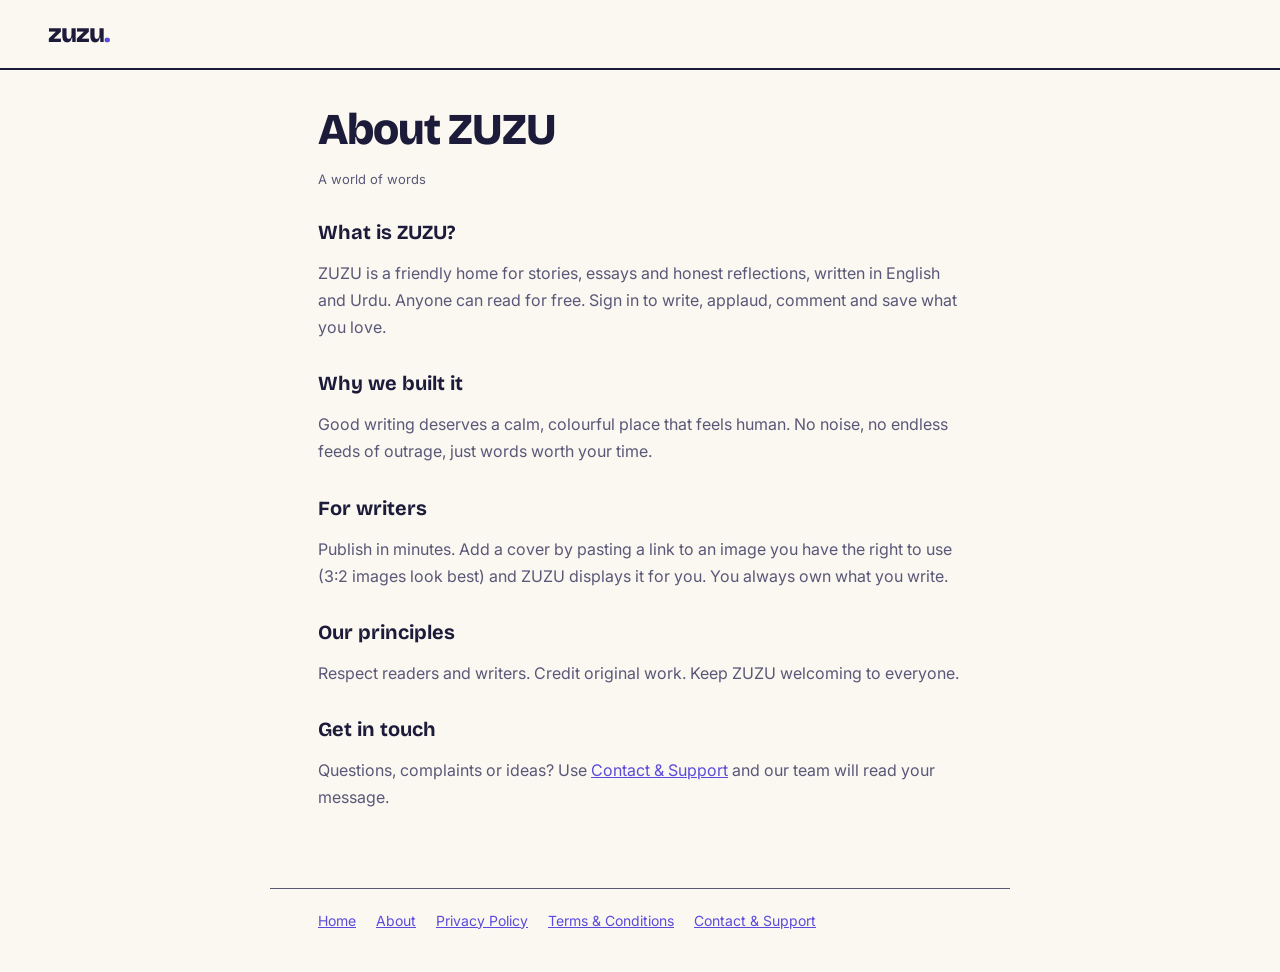
==== about.html @ cf679e16 "Add files via upload" ====
<!doctype html><html lang="en"><head><meta charset="utf-8"><meta name="viewport" content="width=device-width,initial-scale=1"><title>About ZUZU — ZUZU</title>
<link href="https://fonts.googleapis.com/css2?family=Bricolage+Grotesque:wght@700;800&family=Inter:wght@400;600&display=swap" rel="stylesheet">
<style>:root{--bg:#fbf8f1;--ink:#1d1b3a;--mut:#5a5878;--pri:#5b4bdb}@media(prefers-color-scheme:dark){:root{--bg:#12112a;--ink:#f4f2ff;--mut:#b6b3dc;--pri:#9d90ff}}
*{box-sizing:border-box}body{margin:0;background:var(--bg);color:var(--ink);font:16px/1.7 Inter,system-ui,sans-serif}
header{padding:18px clamp(20px,5vw,48px);border-bottom:2px solid var(--ink)}header a{font:800 26px 'Bricolage Grotesque',sans-serif;color:var(--ink);text-decoration:none;letter-spacing:-1px}header span{color:var(--pri)}
main{max-width:740px;margin:0 auto;padding:36px clamp(20px,5vw,48px) 60px}h1{font:800 clamp(30px,6vw,44px)/1.1 'Bricolage Grotesque',sans-serif;letter-spacing:-1px;margin:0 0 6px}h2{font:700 20px 'Bricolage Grotesque',sans-serif;margin:30px 0 4px}p,li{color:var(--mut)}.d{font-size:13px}a{color:var(--pri)}
footer{max-width:740px;margin:0 auto;padding:20px clamp(20px,5vw,48px) 40px;border-top:1px solid var(--mut);display:flex;flex-wrap:wrap;gap:8px 20px;font-size:14px}</style></head><body>
<header><a href="index.html">zuzu<span>.</span></a></header><main><h1>About ZUZU</h1><p class="d">A world of words</p><h2>What is ZUZU?</h2><p>ZUZU is a friendly home for stories, essays and honest reflections, written in English and Urdu. Anyone can read for free. Sign in to write, applaud, comment and save what you love.</p><h2>Why we built it</h2><p>Good writing deserves a calm, colourful place that feels human. No noise, no endless feeds of outrage, just words worth your time.</p><h2>For writers</h2><p>Publish in minutes. Add a cover by pasting a link to an image you have the right to use (3:2 images look best) and ZUZU displays it for you. You always own what you write.</p><h2>Our principles</h2><p>Respect readers and writers. Credit original work. Keep ZUZU welcoming to everyone.</p><h2>Get in touch</h2><p>Questions, complaints or ideas? Use <a href="index.html#contact">Contact &amp; Support</a> and our team will read your message.</p></main>
<footer><a href="index.html">Home</a><a href="about.html">About</a><a href="privacy.html">Privacy Policy</a><a href="terms.html">Terms &amp; Conditions</a><a href="index.html#contact">Contact &amp; Support</a></footer></body></html>
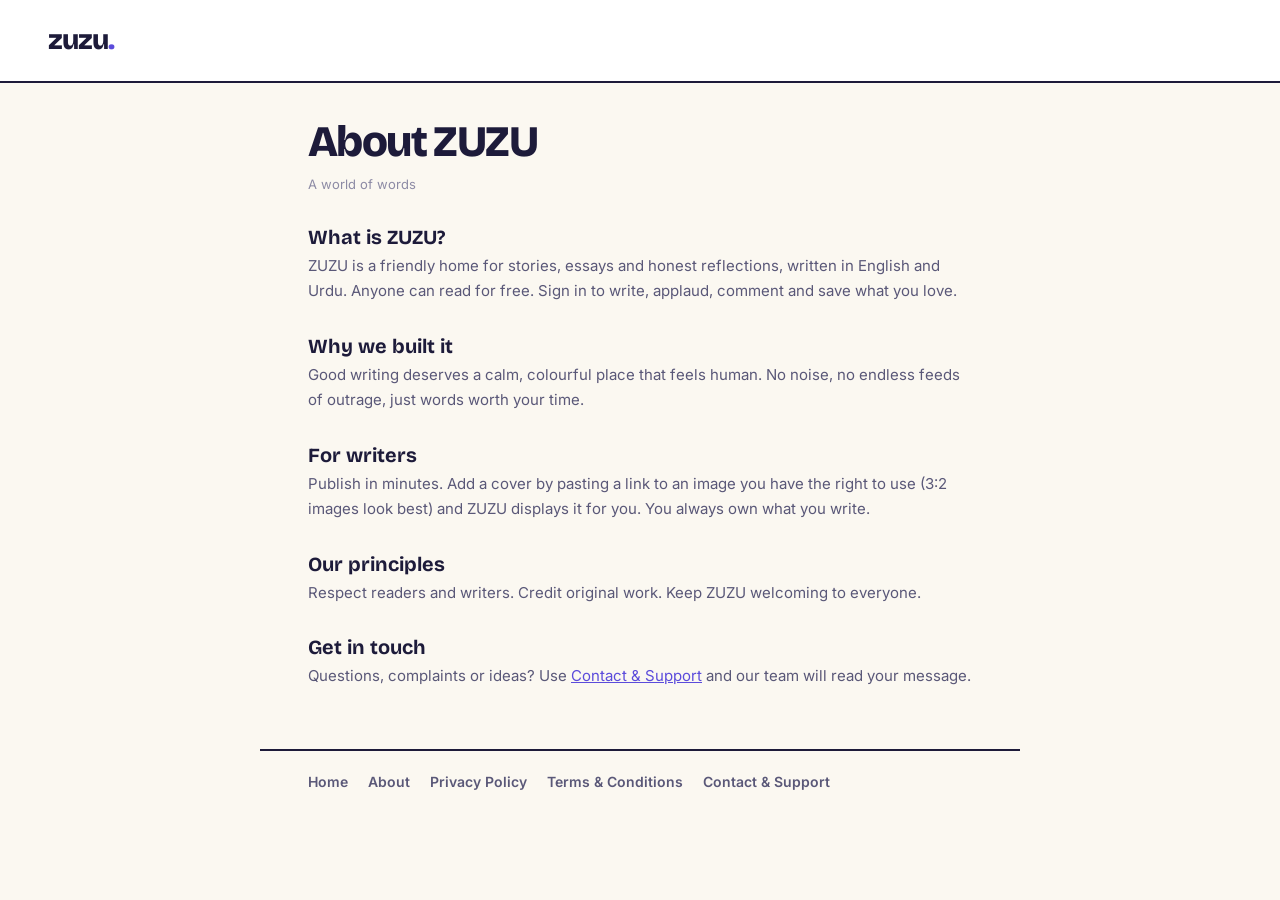
==== commit 5a115d3c: "Add files via upload" ====
--- a/about.html
+++ b/about.html
@@ -1,9 +1,5 @@
 <!doctype html><html lang="en"><head><meta charset="utf-8"><meta name="viewport" content="width=device-width,initial-scale=1"><title>About ZUZU — ZUZU</title>
-<link href="https://fonts.googleapis.com/css2?family=Bricolage+Grotesque:wght@700;800&family=Inter:wght@400;600&display=swap" rel="stylesheet">
-<style>:root{--bg:#fbf8f1;--ink:#1d1b3a;--mut:#5a5878;--pri:#5b4bdb}@media(prefers-color-scheme:dark){:root{--bg:#12112a;--ink:#f4f2ff;--mut:#b6b3dc;--pri:#9d90ff}}
-*{box-sizing:border-box}body{margin:0;background:var(--bg);color:var(--ink);font:16px/1.7 Inter,system-ui,sans-serif}
-header{padding:18px clamp(20px,5vw,48px);border-bottom:2px solid var(--ink)}header a{font:800 26px 'Bricolage Grotesque',sans-serif;color:var(--ink);text-decoration:none;letter-spacing:-1px}header span{color:var(--pri)}
-main{max-width:740px;margin:0 auto;padding:36px clamp(20px,5vw,48px) 60px}h1{font:800 clamp(30px,6vw,44px)/1.1 'Bricolage Grotesque',sans-serif;letter-spacing:-1px;margin:0 0 6px}h2{font:700 20px 'Bricolage Grotesque',sans-serif;margin:30px 0 4px}p,li{color:var(--mut)}.d{font-size:13px}a{color:var(--pri)}
-footer{max-width:740px;margin:0 auto;padding:20px clamp(20px,5vw,48px) 40px;border-top:1px solid var(--mut);display:flex;flex-wrap:wrap;gap:8px 20px;font-size:14px}</style></head><body>
-<header><a href="index.html">zuzu<span>.</span></a></header><main><h1>About ZUZU</h1><p class="d">A world of words</p><h2>What is ZUZU?</h2><p>ZUZU is a friendly home for stories, essays and honest reflections, written in English and Urdu. Anyone can read for free. Sign in to write, applaud, comment and save what you love.</p><h2>Why we built it</h2><p>Good writing deserves a calm, colourful place that feels human. No noise, no endless feeds of outrage, just words worth your time.</p><h2>For writers</h2><p>Publish in minutes. Add a cover by pasting a link to an image you have the right to use (3:2 images look best) and ZUZU displays it for you. You always own what you write.</p><h2>Our principles</h2><p>Respect readers and writers. Credit original work. Keep ZUZU welcoming to everyone.</p><h2>Get in touch</h2><p>Questions, complaints or ideas? Use <a href="index.html#contact">Contact &amp; Support</a> and our team will read your message.</p></main>
-<footer><a href="index.html">Home</a><a href="about.html">About</a><a href="privacy.html">Privacy Policy</a><a href="terms.html">Terms &amp; Conditions</a><a href="index.html#contact">Contact &amp; Support</a></footer></body></html>+<link rel="stylesheet" href="style.css">
+<script>try{document.documentElement.setAttribute("data-theme",localStorage.getItem("zuzu_theme")||"light")}catch(e){}</script></head><body class="page">
+<header class="page-header"><a href="index.html">zuzu<span>.</span></a></header><main class="page-main"><h1>About ZUZU</h1><p class="d">A world of words</p><h2>What is ZUZU?</h2><p>ZUZU is a friendly home for stories, essays and honest reflections, written in English and Urdu. Anyone can read for free. Sign in to write, applaud, comment and save what you love.</p><h2>Why we built it</h2><p>Good writing deserves a calm, colourful place that feels human. No noise, no endless feeds of outrage, just words worth your time.</p><h2>For writers</h2><p>Publish in minutes. Add a cover by pasting a link to an image you have the right to use (3:2 images look best) and ZUZU displays it for you. You always own what you write.</p><h2>Our principles</h2><p>Respect readers and writers. Credit original work. Keep ZUZU welcoming to everyone.</p><h2>Get in touch</h2><p>Questions, complaints or ideas? Use <a href="index.html#contact">Contact &amp; Support</a> and our team will read your message.</p></main>
+<footer class="page-footer"><a href="index.html">Home</a><a href="about.html">About</a><a href="privacy.html">Privacy Policy</a><a href="terms.html">Terms &amp; Conditions</a><a href="index.html#contact">Contact &amp; Support</a></footer></body></html>
--- a/style.css
+++ b/style.css
@@ -0,0 +1,673 @@
+/* =====================================================================
+   ZUZU DESIGN FILE: every page links to this one file.
+   Change the look of the whole site here and upload only style.css.
+   - Fonts:   the @import line below + the --font-* variables
+   - Colours: the :root[data-theme="light"] / ["dark"] / ["sepia"] blocks
+   - Mascot:  the --mascot variable (hero + card covers)
+   ===================================================================== */
+@import url('https://fonts.googleapis.com/css2?family=Inter:wght@400;500;600;700;800;900&family=Bricolage+Grotesque:wght@600;700;800&family=Lora:ital,wght@0,400;0,500;0,600;1,400&family=Noto+Nastaliq+Urdu:wght@400;700&display=swap');
+
+:root {
+  --primary: #7652ef;
+  --primary-soft: rgba(118, 82, 239, 0.09);
+  --primary-hover: #633ee3;
+  --bg: #ffffff;
+  --panel: #ffffff;
+  --card-bg: #fafaff;
+  --ink: #1e1e2f;
+  --ink-secondary: #58596f;
+  --muted: #8b8c9e;
+  --line: #ececf3;
+  --tag-bg: #f4f0ff;
+  --tag-color: #6a44ea;
+  --shadow-sm: 0 4px 14px rgba(20, 16, 45, 0.04);
+  --shadow-lg: 0 20px 60px rgba(18, 12, 46, 0.12);
+  --radius-sm: 10px;
+  --radius-md: 14px;
+  --radius-lg: 20px;
+  --font-sans: 'Inter', system-ui, -apple-system, sans-serif;
+  --font-serif: 'Lora', Georgia, serif;
+  --font-urdu: 'Noto Nastaliq Urdu', serif;
+}
+
+[data-theme="sepia"] {
+  --bg: #fbf0d9;
+  --panel: #f4e8cc;
+  --card-bg: #ede1c3;
+  --ink: #3c3226;
+  --ink-secondary: #655848;
+  --muted: #8a7c6b;
+  --line: #e3d6b9;
+  --primary: #8a5a22;
+  --primary-soft: rgba(138, 90, 34, 0.1);
+  --tag-bg: #ebdcc0;
+  --tag-color: #794d1b;
+}
+
+[data-theme="dark"] {
+  --bg: #0f0f16;
+  --panel: #161622;
+  --card-bg: #1d1d2b;
+  --ink: #f2f2fa;
+  --ink-secondary: #a8a9be;
+  --muted: #6f7086;
+  --line: #242537;
+  --primary: #9475ff;
+  --primary-soft: rgba(148, 117, 255, 0.12);
+  --tag-bg: #222038;
+  --tag-color: #b5a0ff;
+  --shadow-lg: 0 20px 60px rgba(0, 0, 0, 0.6);
+}
+
+* { box-sizing: border-box; margin: 0; padding: 0; }
+body {
+  background: var(--bg);
+  color: var(--ink);
+  font: 15px/1.6 var(--font-sans);
+  -webkit-font-smoothing: antialiased;
+  transition: background 0.25s ease, color 0.25s ease;
+}
+
+button, input, textarea, select { font: inherit; color: inherit; }
+button { cursor: pointer; border: none; background: transparent; }
+a { color: inherit; text-decoration: none; }
+
+/* Grid Layout */
+.app {
+  min-height: 100vh;
+  display: grid;
+  grid-template-columns: 240px minmax(0, 1fr);
+}
+
+/* Sidebar */
+.sidebar {
+  border-right: 1px solid var(--line);
+  padding: 30px 18px 24px;
+  display: flex;
+  flex-direction: column;
+  height: 100vh;
+  position: sticky;
+  top: 0;
+  background: var(--panel);
+}
+
+.logo {
+  font-weight: 900;
+  font-size: 28px;
+  letter-spacing: -1.5px;
+  padding: 0 12px 36px;
+  color: var(--ink);
+}
+.logo span { color: var(--primary); }
+
+.nav { display: grid; gap: 6px; }
+.nav button, .side-bottom button {
+  padding: 12px 14px;
+  border-radius: var(--radius-md);
+  color: var(--ink-secondary);
+  display: flex;
+  align-items: center;
+  gap: 14px;
+  font-weight: 500;
+  font-size: 14px;
+  transition: all 0.2s ease;
+}
+.nav button:hover, .side-bottom button:hover {
+  background: var(--primary-soft);
+  color: var(--primary);
+}
+.nav button.active {
+  background: var(--primary-soft);
+  color: var(--primary);
+  font-weight: 700;
+}
+.icon { width: 19px; height: 19px; stroke-width: 2.2; stroke: currentColor; fill: none; }
+
+.side-note {
+  margin: auto 4px 18px;
+  padding: 18px 16px;
+  border-radius: var(--radius-md);
+  background: linear-gradient(135deg, var(--primary-soft), transparent 80%);
+  border: 1px solid var(--line);
+  font-size: 13px;
+  color: var(--ink-secondary);
+  line-height: 1.45;
+}
+.side-note strong { display: block; color: var(--ink); margin-bottom: 4px; font-size: 14px; }
+.side-bottom { display: grid; gap: 6px; border-top: 1px solid var(--line); padding-top: 14px; }
+
+/* Top Header */
+.topbar {
+  height: 78px;
+  padding: 0 clamp(20px, 4vw, 56px);
+  display: flex;
+  align-items: center;
+  gap: 20px;
+  border-bottom: 1px solid var(--line);
+  position: sticky;
+  top: 0;
+  background: var(--panel);
+  backdrop-filter: blur(14px);
+  z-index: 20;
+}
+.mobile-logo { display: none; font-size: 24px; font-weight: 900; letter-spacing: -1px; }
+.mobile-logo span { color: var(--primary); }
+
+.searchbox {
+  height: 44px;
+  max-width: 540px;
+  flex: 1;
+  border: 1px solid var(--line);
+  background: var(--card-bg);
+  border-radius: 999px;
+  display: flex;
+  align-items: center;
+  padding: 0 16px;
+  gap: 12px;
+  color: var(--muted);
+  transition: border-color 0.2s;
+}
+.searchbox:focus-within { border-color: var(--primary); }
+.searchbox input {
+  border: 0;
+  outline: 0;
+  background: transparent;
+  width: 100%;
+  font-size: 14px;
+}
+.search-badge {
+  font-size: 10px;
+  background: var(--line);
+  padding: 2px 6px;
+  border-radius: 5px;
+  color: var(--muted);
+  font-weight: 700;
+}
+
+.top-actions { margin-left: auto; display: flex; align-items: center; gap: 12px; }
+.btn-icon {
+  width: 40px;
+  height: 40px;
+  border-radius: 50%;
+  display: grid;
+  place-items: center;
+  color: var(--ink-secondary);
+  border: 1px solid transparent;
+  transition: all 0.2s;
+}
+.btn-icon:hover { background: var(--primary-soft); color: var(--primary); }
+.avatar {
+  width: 36px;
+  height: 36px;
+  border-radius: 50%;
+  background: linear-gradient(135deg, #ffd3b6, #c2c0ff);
+  display: grid;
+  place-items: center;
+  font-weight: 800;
+  font-size: 13px;
+  color: #3b3658;
+  cursor: pointer;
+}
+
+/* Main Content */
+.content {
+  max-width: 1100px;
+  margin: 0 auto;
+  padding: 38px clamp(20px, 4vw, 56px) 60px;
+}
+.hero {
+  display: flex;
+  align-items: center;
+  justify-content: space-between;
+  gap: 20px;
+  margin-bottom: 28px;
+}
+.eyebrow {
+  font-size: 11px;
+  font-weight: 800;
+  letter-spacing: 2px;
+  color: var(--primary);
+  text-transform: uppercase;
+  margin-bottom: 8px;
+}
+h1 {
+  font-size: clamp(32px, 3.4vw, 46px);
+  letter-spacing: -1.6px;
+  line-height: 1.1;
+  font-weight: 800;
+  margin-bottom: 10px;
+}
+.hero p { color: var(--muted); max-width: 520px; font-size: 15px; }
+
+.glass-orb {
+  width: 150px;
+  height: 90px;
+  border-radius: 65% 35% 60% 40%;
+  background: linear-gradient(135deg, rgba(118, 82, 239, 0.4), rgba(246, 135, 179, 0.4), rgba(254, 215, 102, 0.3));
+  filter: blur(2px);
+  box-shadow: inset 0 0 25px rgba(255, 255, 255, 0.6);
+  transform: rotate(-10deg);
+}
+
+/* Topic Bar */
+.topic-row {
+  display: flex;
+  gap: 8px;
+  overflow-x: auto;
+  padding-bottom: 16px;
+  margin-bottom: 28px;
+  border-bottom: 1px solid var(--line);
+  scrollbar-width: none;
+}
+.topic-row::-webkit-scrollbar { display: none; }
+.topic-btn {
+  white-space: nowrap;
+  padding: 8px 16px;
+  border-radius: 999px;
+  background: var(--card-bg);
+  border: 1px solid var(--line);
+  font-size: 13px;
+  font-weight: 500;
+  color: var(--ink-secondary);
+  transition: all 0.2s ease;
+}
+.topic-btn:hover { border-color: var(--primary); color: var(--primary); }
+.topic-btn.active {
+  background: var(--primary);
+  border-color: var(--primary);
+  color: #fff;
+  font-weight: 600;
+}
+
+/* Feed Header */
+.feed-head {
+  display: flex;
+  align-items: center;
+  justify-content: space-between;
+  margin-bottom: 16px;
+}
+.feed-head h2 { font-size: 19px; letter-spacing: -0.4px; }
+.sort-select {
+  border: none;
+  background: transparent;
+  color: var(--muted);
+  font-size: 13px;
+  font-weight: 600;
+  cursor: pointer;
+  outline: none;
+}
+
+/* Story Item */
+.feed { display: grid; gap: 4px; }
+.story {
+  display: grid;
+  grid-template-columns: 240px minmax(0, 1fr);
+  gap: 28px;
+  padding: 24px 0;
+  border-bottom: 1px solid var(--line);
+  align-items: center;
+  transition: transform 0.2s ease;
+}
+.cover-box {
+  width: 100%;
+  aspect-ratio: 16/10;
+  border-radius: var(--radius-md);
+  overflow: hidden;
+  background: var(--card-bg);
+  position: relative;
+}
+.cover-box img {
+  width: 100%;
+  height: 100%;
+  object-fit: cover;
+  transition: transform 0.4s ease;
+}
+.story:hover .cover-box img { transform: scale(1.03); }
+
+.story-meta {
+  display: flex;
+  align-items: center;
+  gap: 8px;
+  color: var(--muted);
+  font-size: 12px;
+  margin-bottom: 8px;
+}
+.tag {
+  background: var(--tag-bg);
+  color: var(--tag-color);
+  font-size: 11px;
+  font-weight: 700;
+  letter-spacing: 0.3px;
+  padding: 3px 8px;
+  border-radius: 6px;
+  text-transform: uppercase;
+}
+.story h3 {
+  font-size: clamp(19px, 2.1vw, 24px);
+  line-height: 1.25;
+  margin-bottom: 8px;
+  letter-spacing: -0.5px;
+}
+.story h3 a:hover { color: var(--primary); }
+.story p {
+  color: var(--ink-secondary);
+  font-size: 14.5px;
+  line-height: 1.5;
+  margin-bottom: 14px;
+}
+
+.urdu-text {
+  font-family: var(--font-urdu) !important;
+  direction: rtl;
+  text-align: right;
+  line-height: 1.9 !important;
+}
+
+.byline {
+  display: flex;
+  align-items: center;
+  gap: 10px;
+  font-size: 12.5px;
+  color: var(--muted);
+}
+.mini-avatar {
+  width: 26px;
+  height: 26px;
+  border-radius: 50%;
+  background: var(--primary-soft);
+  color: var(--primary);
+  display: grid;
+  place-items: center;
+  font-size: 11px;
+  font-weight: 800;
+}
+.story-actions { margin-left: auto; display: flex; gap: 8px; align-items: center; }
+.action-btn {
+  display: inline-flex;
+  align-items: center;
+  gap: 5px;
+  padding: 5px 8px;
+  border-radius: 8px;
+  color: var(--muted);
+  font-size: 12px;
+  transition: all 0.2s;
+}
+.action-btn:hover { background: var(--primary-soft); color: var(--primary); }
+.action-btn.active { color: var(--primary); font-weight: 700; }
+.action-btn svg { width: 16px; height: 16px; stroke-width: 2.2; }
+
+/* Modal & Reader */
+.modal-backdrop {
+  position: fixed;
+  inset: 0;
+  background: rgba(12, 10, 24, 0.45);
+  backdrop-filter: blur(6px);
+  display: none;
+  place-items: center;
+  padding: 20px;
+  z-index: 100;
+  overflow-y: auto;
+}
+.modal-backdrop.open { display: grid; }
+.modal {
+  background: var(--panel);
+  border: 1px solid var(--line);
+  border-radius: var(--radius-lg);
+  width: min(740px, 100%);
+  max-height: 90vh;
+  overflow-y: auto;
+  padding: 34px clamp(20px, 4vw, 44px);
+  box-shadow: var(--shadow-lg);
+  position: relative;
+  animation: slideUp 0.25s cubic-bezier(0.16, 1, 0.3, 1);
+}
+
+@keyframes slideUp {
+  from { opacity: 0; transform: translateY(18px) scale(0.98); }
+  to { opacity: 1; transform: translateY(0) scale(1); }
+}
+
+.modal-head {
+  display: flex;
+  align-items: center;
+  justify-content: space-between;
+  margin-bottom: 20px;
+}
+.btn-close {
+  width: 36px;
+  height: 36px;
+  border-radius: 50%;
+  background: var(--card-bg);
+  display: grid;
+  place-items: center;
+  color: var(--muted);
+  transition: all 0.2s;
+}
+.btn-close:hover { color: var(--ink); background: var(--line); }
+
+.article-title {
+  font-size: clamp(26px, 3.8vw, 38px);
+  line-height: 1.2;
+  letter-spacing: -0.8px;
+  margin-bottom: 12px;
+}
+.article-cover {
+  width: 100%;
+  aspect-ratio: 16/9;
+  object-fit: cover;
+  border-radius: var(--radius-md);
+  margin: 20px 0 28px;
+}
+.article-content {
+  font-family: var(--font-serif);
+  font-size: 19px;
+  line-height: 1.85;
+  color: var(--ink);
+  white-space: pre-wrap;
+}
+
+/* Forms */
+.form-field { margin-bottom: 18px; display: grid; gap: 7px; }
+.form-field label { font-size: 12px; font-weight: 700; color: var(--ink-secondary); letter-spacing: 0.5px; }
+.form-field input, .form-field select, .form-field textarea {
+  width: 100%;
+  border: 1px solid var(--line);
+  background: var(--card-bg);
+  border-radius: var(--radius-md);
+  padding: 12px 14px;
+  outline: none;
+  transition: border-color 0.2s;
+}
+.form-field textarea { min-height: 180px; resize: vertical; line-height: 1.6; }
+.form-field input:focus, .form-field select:focus, .form-field textarea:focus {
+  border-color: var(--primary);
+  background: var(--panel);
+}
+
+.primary-btn {
+  background: var(--primary);
+  color: #fff;
+  font-weight: 600;
+  padding: 12px 22px;
+  border-radius: var(--radius-md);
+  display: inline-flex;
+  align-items: center;
+  gap: 8px;
+  transition: background 0.2s;
+}
+.primary-btn:hover { background: var(--primary-hover); }
+.secondary-btn {
+  border: 1px solid var(--line);
+  background: var(--panel);
+  color: var(--ink-secondary);
+  font-weight: 600;
+  padding: 11px 18px;
+  border-radius: var(--radius-md);
+}
+.secondary-btn:hover { background: var(--card-bg); }
+
+/* Comments Drawer / Section */
+.comments-wrap {
+  margin-top: 40px;
+  border-top: 1px solid var(--line);
+  padding-top: 28px;
+}
+.comments-wrap h3 { font-size: 18px; margin-bottom: 16px; }
+.comment-list { display: grid; gap: 14px; margin-bottom: 24px; }
+.comment-card {
+  padding: 14px 16px;
+  border-radius: var(--radius-md);
+  background: var(--card-bg);
+  border: 1px solid var(--line);
+  font-size: 13.5px;
+}
+.comment-card-head { display: flex; justify-content: space-between; font-weight: 700; margin-bottom: 4px; font-size: 12px; color: var(--ink-secondary); }
+
+/* Toast */
+.toast {
+  position: fixed;
+  bottom: 30px;
+  left: 50%;
+  transform: translateX(-50%) translateY(30px);
+  background: var(--ink);
+  color: var(--bg);
+  padding: 10px 20px;
+  border-radius: 999px;
+  font-size: 13px;
+  font-weight: 600;
+  box-shadow: var(--shadow-lg);
+  opacity: 0;
+  pointer-events: none;
+  transition: all 0.25s cubic-bezier(0.16, 1, 0.3, 1);
+  z-index: 200;
+}
+.toast.show { opacity: 1; transform: translateX(-50%) translateY(0); }
+
+/* Bottom Nav (Mobile) */
+.bottom-nav {
+  display: none;
+  position: fixed;
+  bottom: 0;
+  left: 0;
+  right: 0;
+  height: 66px;
+  background: var(--panel);
+  border-top: 1px solid var(--line);
+  justify-content: space-around;
+  align-items: center;
+  z-index: 30;
+}
+.bottom-nav button {
+  display: flex;
+  flex-direction: column;
+  align-items: center;
+  gap: 3px;
+  font-size: 10.5px;
+  color: var(--muted);
+  font-weight: 600;
+}
+.bottom-nav button.active { color: var(--primary); }
+
+@media(max-width: 820px) {
+  .app { display: block; }
+  .sidebar { display: none; }
+  .mobile-logo { display: block; }
+  .bottom-nav { display: flex; }
+  .topbar { padding: 0 16px; height: 66px; }
+  .content { padding: 24px 16px 90px; }
+  .story { grid-template-columns: 100px minmax(0, 1fr); gap: 14px; padding: 18px 0; align-items: start; }
+  .story h3 { font-size: 16px; margin-bottom: 4px; }
+  .story p { font-size: 13px; -webkit-line-clamp: 2; display: -webkit-box; -webkit-box-orient: vertical; overflow: hidden; margin-bottom: 8px; }
+  .glass-orb { display: none; }
+  .cover-box { aspect-ratio: 1; }
+  .story-actions .action-comments { display: none; }
+}
+/* ===== Bear-inspired theme ===== */
+:root{--font-round:'Nunito',var(--font-sans)}
+:root[data-theme="light"]{--bg:#fff8f2;--panel:#fff;--card-bg:#fff;--ink:#2b2433;--ink-secondary:#5d5566;--muted:#9a909f;--line:#f0e2d9;--primary:#dd4a4f;--primary-hover:#c63c42;--primary-soft:rgba(221,74,79,.1);--tag-bg:#fde9e8;--tag-color:#c63c42}
+:root[data-theme="dark"]{--bg:#1b1a2b;--panel:#242238;--card-bg:#2c2a45;--ink:#f6f3fa;--ink-secondary:#b9b4cc;--muted:#827e9c;--line:#34314f;--primary:#ff7378;--primary-soft:rgba(255,115,120,.14);--tag-bg:#3a2f4d;--tag-color:#ffa4a8}
+h1,.logo,.mobile-logo,.feed-head h2,.story h3,.article-title,.eyebrow{font-family:var(--font-round)}
+.urdu-text,.urdu-text *{font-family:var(--font-urdu)!important}
+.logo{font-size:30px}
+.side-note{background:linear-gradient(135deg,#7b4fb0,#9a6bd6);border:0;color:rgba(255,255,255,.9)}
+.side-note strong{color:#fff}
+.hero{position:relative;overflow:hidden;background:linear-gradient(135deg,#e5545a,#c93a4a);border-radius:28px;padding:34px clamp(22px,4vw,44px);box-shadow:0 18px 40px rgba(201,58,74,.25)}
+.hero:before{content:"";position:absolute;right:-70px;top:-90px;width:280px;height:280px;border-radius:50%;background:rgba(255,255,255,.1)}
+.hero>*{position:relative}
+.hero h1,.hero p{color:#fff}
+.hero p{opacity:.9}
+.hero .eyebrow{display:inline-block;background:rgba(255,255,255,.2);color:#fff;padding:4px 12px;border-radius:999px}
+.hero-bear{width:150px;flex:none}
+.topic-btn:nth-child(6n+1){--c:#dd4a4f}.topic-btn:nth-child(6n+2){--c:#7b4fb0}.topic-btn:nth-child(6n+3){--c:#e08f00}.topic-btn:nth-child(6n+4){--c:#2fa584}.topic-btn:nth-child(6n+5){--c:#e2538a}.topic-btn:nth-child(6n+6){--c:#2e8fd8}
+.topic-btn{background:transparent;border:2px solid var(--c);color:var(--c);font-weight:700}
+.topic-btn:hover{background:var(--card-bg);color:var(--c);border-color:var(--c)}
+.topic-btn.active{background:var(--c);border-color:var(--c);color:#fff}
+.feed{grid-template-columns:repeat(auto-fill,minmax(290px,1fr));gap:22px}
+.story:nth-child(6n+1){--c:#e5545a}.story:nth-child(6n+2){--c:#7b4fb0}.story:nth-child(6n+3){--c:#f2a20c}.story:nth-child(6n+4){--c:#2fa584}.story:nth-child(6n+5){--c:#ec6a93}.story:nth-child(6n+6){--c:#2e8fd8}
+.story{display:flex;flex-direction:column;align-items:stretch;gap:0;padding:0;border:2px solid var(--line);border-radius:26px;overflow:hidden;background:var(--panel);transition:transform .2s,box-shadow .2s}
+.story:hover{transform:translateY(-5px) rotate(-.4deg);box-shadow:var(--shadow-lg)}
+.story>div:last-child{padding:18px 20px 16px}
+.cover-box{border-radius:0;background:var(--c)}
+.story .tag{background:var(--c);color:#fff}
+.modal{border-radius:28px}
+.primary-btn,.secondary-btn{border-radius:999px}
+@media(max-width:820px){.feed{grid-template-columns:1fr}.story{padding:0;gap:0}.cover-box{aspect-ratio:16/9}.story h3{font-size:19px}.hero{border-radius:22px;padding:24px 20px}.hero-bear{width:84px}}
+/* ===== Original ink & paper identity ===== */
+:root{--font-round:'Bricolage Grotesque',var(--font-sans);--edge:var(--ink)}
+:root[data-theme="light"]{--bg:#fbf8f1;--panel:#fff;--card-bg:#fff;--ink:#1d1b3a;--ink-secondary:#5a5878;--muted:#8d8ba5;--line:#e6e1d3;--primary:#5b4bdb;--primary-hover:#4a3bc4;--primary-soft:rgba(91,75,219,.1);--tag-bg:#ecebff;--tag-color:#4a3bc4}
+:root[data-theme="dark"]{--bg:#12112a;--panel:#1a1940;--card-bg:#232256;--ink:#f4f2ff;--ink-secondary:#b6b3dc;--muted:#837fb5;--line:#33307a;--primary:#9d90ff;--primary-hover:#b3a9ff;--primary-soft:rgba(157,144,255,.14);--tag-bg:#2d2a6e;--tag-color:#c5bdff;--edge:#7a72e0}
+.logo span{color:#f7c04a}
+.side-note{background:#f7c04a;border:2px solid var(--edge);box-shadow:3px 3px 0 var(--edge);color:#1d1b3a}
+.side-note strong{color:#1d1b3a}
+.hero{background:linear-gradient(135deg,#2b2a7a,#5b4bdb);border:2px solid var(--edge);box-shadow:6px 6px 0 var(--edge)}
+.hero:before{background:rgba(247,192,74,.28)}
+.hero .eyebrow{background:#f7c04a;color:#1d1b3a}
+.topic-btn:nth-child(6n+1){--c:#f7c04a}.topic-btn:nth-child(6n+2){--c:#4fd6b0}.topic-btn:nth-child(6n+3){--c:#ff8a70}.topic-btn:nth-child(6n+4){--c:#a99cff}.topic-btn:nth-child(6n+5){--c:#6cc7f7}.topic-btn:nth-child(6n+6){--c:#ff93bb}
+.topic-btn{background:var(--card-bg);color:var(--ink);border:2px solid var(--edge);box-shadow:2px 2px 0 var(--edge);margin:0 2px 2px 0}
+.topic-btn:hover,.topic-btn.active{background:var(--c);color:#1d1b3a;border-color:var(--edge)}
+.topic-btn.active{box-shadow:none;transform:translate(2px,2px)}
+.story:nth-child(6n+1){--c:#f7c04a}.story:nth-child(6n+2){--c:#4fd6b0}.story:nth-child(6n+3){--c:#ff8a70}.story:nth-child(6n+4){--c:#a99cff}.story:nth-child(6n+5){--c:#6cc7f7}.story:nth-child(6n+6){--c:#ff93bb}
+.story{border:2px solid var(--edge);box-shadow:5px 5px 0 var(--edge);border-radius:22px;padding:10px;transition:transform .15s,box-shadow .15s}
+.story:hover{transform:translate(-2px,-2px);box-shadow:8px 8px 0 var(--edge)}
+.story>div:last-child{padding:14px 8px 8px}
+.cover-box{aspect-ratio:3/2;border-radius:14px;border:2px solid var(--edge)}
+.story .tag{background:var(--c);color:#1d1b3a}
+.article-cover{aspect-ratio:3/2;background:linear-gradient(135deg,var(--primary-soft),var(--tag-bg))}
+.primary-btn{border:2px solid var(--edge);box-shadow:3px 3px 0 var(--edge)}
+:root[data-theme="dark"] .primary-btn{color:#12112a}
+/* ===== Zuzu: one mascot everywhere ===== */
+:root{--mascot:url("data:image/svg+xml,%3Csvg xmlns='http://www.w3.org/2000/svg' viewBox='0 0 300 200'%3E%3Cellipse cx='126' cy='188' rx='13' ry='6' fill='%23f2a20c' stroke='%231d1b3a' stroke-width='3'/%3E%3Cellipse cx='174' cy='188' rx='13' ry='6' fill='%23f2a20c' stroke='%231d1b3a' stroke-width='3'/%3E%3Cpath d='M150 52C124 44 116 20 128 6c26 6 38 28 22 46z' fill='%23ff6f59' stroke='%231d1b3a' stroke-width='4' stroke-linejoin='round'/%3E%3Cpath d='M130 12q10 18 20 38' stroke='%231d1b3a' stroke-width='3' fill='none' stroke-linecap='round'/%3E%3Cellipse cx='80' cy='126' rx='13' ry='26' transform='rotate(18 80 126)' fill='%23efe8fb' stroke='%231d1b3a' stroke-width='4'/%3E%3Cellipse cx='220' cy='126' rx='13' ry='26' transform='rotate(-18 220 126)' fill='%23efe8fb' stroke='%231d1b3a' stroke-width='4'/%3E%3Ccircle cx='150' cy='114' r='70' fill='%23fff' stroke='%231d1b3a' stroke-width='5'/%3E%3Cellipse cx='150' cy='144' rx='38' ry='28' fill='%23f6f0ff'/%3E%3Cellipse cx='122' cy='104' rx='9' ry='12' fill='%231d1b3a'/%3E%3Cellipse cx='178' cy='104' rx='9' ry='12' fill='%231d1b3a'/%3E%3Ccircle cx='125' cy='99' r='3.6' fill='%23fff'/%3E%3Ccircle cx='181' cy='99' r='3.6' fill='%23fff'/%3E%3Ccircle cx='120' cy='108' r='2' fill='%23fff'/%3E%3Ccircle cx='176' cy='108' r='2' fill='%23fff'/%3E%3Ccircle cx='100' cy='126' r='10' fill='%23ffb3c1' opacity='.8'/%3E%3Ccircle cx='200' cy='126' r='10' fill='%23ffb3c1' opacity='.8'/%3E%3Cpath d='M141 116q9-6 18 0q-3 13-9 13q-6 0-9-13z' fill='%23f2a20c' stroke='%231d1b3a' stroke-width='3' stroke-linejoin='round'/%3E%3C/svg%3E")}
+.cover-box{background-image:var(--mascot);background-repeat:no-repeat;background-position:center bottom;background-size:auto 88%}
+.hero-bear{width:190px;flex:none;animation:zuzu-bob 3s ease-in-out infinite}
+@keyframes zuzu-bob{0%,100%{transform:translateY(0)}50%{transform:translateY(-7px)}}
+@media(prefers-reduced-motion:reduce){.hero-bear{animation:none}}
+@media(max-width:820px){.hero-bear{width:112px}}
+.action-btn svg{stroke:currentColor;stroke-linecap:round;stroke-linejoin:round}
+.badge{display:inline-block;font-size:11px;font-weight:800;padding:1px 10px;border-radius:999px;border:2px solid var(--edge);background:var(--tag-bg);color:var(--tag-color)}
+.mini-row{display:flex;flex-wrap:wrap;gap:10px;align-items:center;justify-content:space-between;padding:14px 16px;border:2px solid var(--edge);border-radius:16px;margin-bottom:12px;background:var(--panel)}
+.avatar{background-size:cover;background-position:center}
+.site-footer{margin:50px auto 0;max-width:1100px;padding:28px clamp(20px,4vw,56px) 40px;border-top:2px solid var(--edge);font-size:13px;color:var(--muted);display:flex;flex-wrap:wrap;gap:8px 20px;align-items:center}
+.site-footer a{font-weight:600;color:var(--ink-secondary)}.site-footer a:hover{color:var(--primary)}
+@media(max-width:820px){.site-footer{padding-bottom:96px}}
+
+.hero-bear{background:var(--mascot) center bottom/contain no-repeat;aspect-ratio:3/2}
+
+/* ===== Static pages: About / Privacy / Terms / Admin inbox ===== */
+.page-header{display:flex;align-items:center;gap:14px;padding:18px clamp(20px,5vw,48px);border-bottom:2px solid var(--edge);background:var(--panel)}
+.page-header a{font-family:var(--font-round);font-weight:800;font-size:28px;letter-spacing:-1px}
+.page-header a span{color:var(--primary)}
+.page-header em{font-size:13px;color:var(--muted);font-style:normal}
+.page-main{max-width:760px;margin:0 auto;padding:36px clamp(20px,5vw,48px) 60px}
+.page-main h1{margin-bottom:6px}
+.page-main h2{font:700 20px var(--font-round);margin:30px 0 4px}
+.page-main p,.page-main li{color:var(--ink-secondary);line-height:1.7}
+.page-main .d{font-size:13px;color:var(--muted)}
+.page-main a{color:var(--primary);text-decoration:underline}
+.page-footer{max-width:760px;margin:0 auto;padding:20px clamp(20px,5vw,48px) 40px;border-top:2px solid var(--edge);display:flex;flex-wrap:wrap;gap:8px 20px;font-size:14px}
+.page-footer a{font-weight:600;color:var(--ink-secondary)}.page-footer a:hover{color:var(--primary)}
+.page-main button{font-weight:600;font-size:13px;padding:6px 14px;border:2px solid var(--edge);border-radius:999px;margin:0 6px 6px 0}
+.page-main button.on{background:var(--primary);color:#fff;border-color:var(--primary)}
+.page-main article{border:2px solid var(--edge);border-radius:18px;padding:16px;margin:0 0 16px;box-shadow:4px 4px 0 var(--edge);background:var(--panel)}
+.page-main .top{display:flex;flex-wrap:wrap;gap:4px 14px;align-items:baseline}
+.page-main time{margin-left:auto;font-size:12px;color:var(--muted)}
+.page-main article p{white-space:pre-wrap;margin:10px 0 12px;color:var(--ink)}
